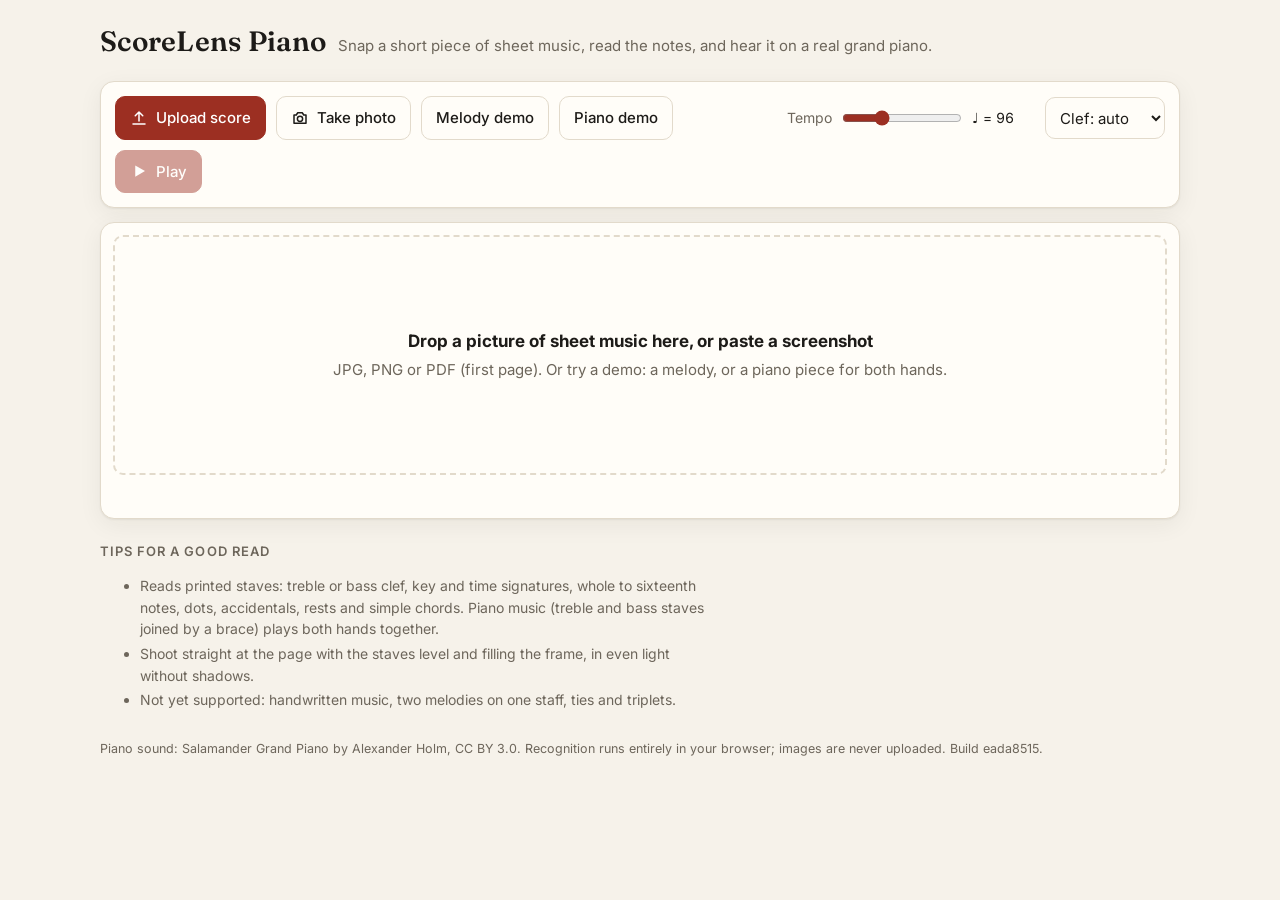
==== music-sheet-player/index.html @ 39d6e32b "Play repeats and endings, read the tempo mark, keep hands together - Repeat signs (dots beside a bar" ====
<!doctype html>
<html lang="en">
<title>ScoreLens Piano</title>
<meta name="claude:viewport-fit-sides" content="cover">
<meta name="viewport" content="width=device-width, initial-scale=1, viewport-fit=cover">
<meta charset="utf-8">
<link rel="preconnect" href="https://fonts.googleapis.com">
<link rel="stylesheet" href="https://fonts.googleapis.com/css2?family=Fraunces:opsz,wght@9..144,600&family=Inter:wght@400;500;600&display=swap">
<style>
  :root {
    --bg: #f6f2ea;
    --paper: #fffdf8;
    --ink: #1d1b18;
    --muted: #6d665b;
    --line: #e2dacb;
    --accent: #9c2f22;
    --accent-ink: #ffffff;
    --accent-soft: #f3ddd5;
    --staff: rgba(36, 92, 160, 0.55);
    --head: rgba(36, 92, 160, 0.9);
    --play: #d9480f;
    --warn: #8a5a00;
    --warn-bg: #fbf0d4;
    --shadow: 0 1px 2px rgba(40, 30, 10, .06), 0 6px 24px rgba(40, 30, 10, .06);
  }
  @media (prefers-color-scheme: dark) {
    :root:not([data-theme="light"]) {
      --bg: #17150f; --paper: #211e17; --ink: #efe9dd; --muted: #a59d8e; --line: #3a352b;
      --accent: #e07a5f; --accent-ink: #1a0f0b; --accent-soft: #3d2620;
      --staff: rgba(110, 170, 240, 0.6); --head: rgba(110, 170, 240, 0.95); --play: #ff8a4c;
      --warn: #f0c36a; --warn-bg: #3a2f14; --shadow: 0 1px 2px rgba(0,0,0,.3), 0 6px 24px rgba(0,0,0,.25);
      color-scheme: dark;
    }
  }
  :root[data-theme="dark"] {
    --bg: #17150f; --paper: #211e17; --ink: #efe9dd; --muted: #a59d8e; --line: #3a352b;
    --accent: #e07a5f; --accent-ink: #1a0f0b; --accent-soft: #3d2620;
    --staff: rgba(110, 170, 240, 0.6); --head: rgba(110, 170, 240, 0.95); --play: #ff8a4c;
    --warn: #f0c36a; --warn-bg: #3a2f14; --shadow: 0 1px 2px rgba(0,0,0,.3), 0 6px 24px rgba(0,0,0,.25);
    color-scheme: dark;
  }
  * { box-sizing: border-box; }
  [hidden] { display: none !important; }
  body {
    margin: 0; background: var(--bg); color: var(--ink);
    font: 15px/1.55 Inter, "PingFang SC", "Hiragino Sans GB", "Microsoft YaHei", system-ui, sans-serif;
    padding-left: max(16px, env(safe-area-inset-left, 0px));
    padding-right: max(16px, env(safe-area-inset-right, 0px));
    padding-block: 20px 48px;
  }
  .wrap { max-width: 1080px; margin: 0 auto; }
  header { display: flex; align-items: baseline; gap: 12px; flex-wrap: wrap; margin-bottom: 18px; }
  h1 { font-family: Fraunces, "Songti SC", serif; font-weight: 600; font-size: 28px; margin: 0; letter-spacing: .01em; }
  header p { margin: 0; color: var(--muted); }
  .card { background: var(--paper); border: 1px solid var(--line); border-radius: 14px; box-shadow: var(--shadow); }
  .toolbar { display: flex; flex-wrap: wrap; gap: 10px; padding: 14px; align-items: center; }
  .btn {
    appearance: none; border: 1px solid var(--line); background: var(--paper); color: var(--ink);
    font: inherit; font-weight: 500; padding: 9px 14px; border-radius: 10px; cursor: pointer;
    display: inline-flex; align-items: center; gap: 8px; min-height: 42px;
  }
  .btn:hover { border-color: var(--muted); }
  .btn:disabled { opacity: .45; cursor: not-allowed; }
  .btn.primary { background: var(--accent); border-color: var(--accent); color: var(--accent-ink); }
  .btn svg { width: 18px; height: 18px; flex: none; }
  .spacer { flex: 1 1 auto; }
  .tempo { display: flex; align-items: center; gap: 8px; color: var(--muted); font-size: 14px; }
  .tempo input { width: 120px; accent-color: var(--accent); }
  .tempo output { font-variant-numeric: tabular-nums; color: var(--ink); min-width: 4.5em; }
  select { font: inherit; padding: 8px 10px; border-radius: 10px; border: 1px solid var(--line); background: var(--paper); color: var(--ink); min-height: 42px; }
  .stage { margin-top: 14px; padding: 12px; position: relative; }
  .drop {
    border: 2px dashed var(--line); border-radius: 10px; min-height: 240px;
    display: grid; place-items: center; text-align: center; color: var(--muted); padding: 24px;
  }
  .drop.over { border-color: var(--accent); background: var(--accent-soft); }
  .drop strong { color: var(--ink); display: block; font-size: 17px; margin-bottom: 4px; }
  .canvas-box { overflow: hidden; border-radius: 8px; background: #fff; }
  canvas { display: block; width: 100%; height: auto; }
  .status { margin-top: 10px; color: var(--muted); font-size: 14px; min-height: 1.5em; }
  .status.err { color: var(--accent); }
  .facts { display: flex; flex-wrap: wrap; gap: 8px 18px; padding: 14px 16px; margin-top: 14px; font-size: 14px; }
  .facts span { color: var(--muted); }
  .facts b { font-weight: 600; color: var(--ink); }
  .warn { margin-top: 10px; padding: 10px 14px; border-radius: 10px; background: var(--warn-bg); color: var(--warn); font-size: 14px; }
  h2 { font-size: 13px; text-transform: uppercase; letter-spacing: .08em; color: var(--muted); margin: 22px 0 10px; font-weight: 600; }
  .notes { display: flex; flex-wrap: wrap; gap: 6px; }
  .part { margin-bottom: 12px; }
  .part-label { font-size: 12.5px; color: var(--muted); margin: 0 0 6px; font-weight: 600; }
  .chip {
    border: 1px solid var(--line); background: var(--paper); color: var(--ink); border-radius: 8px;
    padding: 4px 9px; font: 500 13px/1.4 Inter, system-ui, sans-serif; cursor: pointer;
    font-variant-numeric: tabular-nums;
  }
  .chip small { color: var(--muted); font-weight: 400; margin-left: 4px; }
  .chip.rest { color: var(--muted); border-style: dashed; }
  .chip.bar { border: none; background: none; padding: 4px 2px; color: var(--line); cursor: default; }
  .chip.on { background: var(--play); border-color: var(--play); color: #fff; }
  .chip.on small { color: #fff; }
  .help { color: var(--muted); font-size: 14px; max-width: 68ch; }
  .help li { margin: 3px 0; }
  footer { margin-top: 28px; color: var(--muted); font-size: 12.5px; }
  footer a { color: inherit; }
  .sr { position: absolute; width: 1px; height: 1px; overflow: hidden; clip: rect(0 0 0 0); }
  @media (max-width: 640px) {
    h1 { font-size: 23px; }
    .toolbar { gap: 8px; }
    .btn { padding: 8px 11px; }
    .spacer { display: none; }
    .tempo input { width: 100px; }
  }
</style>

<div class="wrap">
  <header>
    <h1>ScoreLens Piano</h1>
    <p>Snap a short piece of sheet music, read the notes, and hear it on a real grand piano.</p>
  </header>

  <div class="card toolbar">
    <label class="btn primary" for="fileInput">
      <svg viewBox="0 0 24 24" fill="none" stroke="currentColor" stroke-width="2" stroke-linecap="round" stroke-linejoin="round"><path d="M12 16V4M7 9l5-5 5 5M4 20h16"/></svg>
      Upload score
    </label>
    <input id="fileInput" class="sr" type="file" accept="image/*,application/pdf">
    <label class="btn" for="cameraInput">
      <svg viewBox="0 0 24 24" fill="none" stroke="currentColor" stroke-width="2" stroke-linecap="round" stroke-linejoin="round"><path d="M4 8h3l2-3h6l2 3h3v11H4z"/><circle cx="12" cy="13" r="3.5"/></svg>
      Take photo
    </label>
    <input id="cameraInput" class="sr" type="file" accept="image/*" capture="environment">
    <button class="btn" id="demoBtn" type="button">Melody demo</button>
    <button class="btn" id="pianoDemoBtn" type="button">Piano demo</button>
    <span class="spacer"></span>
    <label class="tempo">Tempo
      <input id="tempo" type="range" min="40" max="220" step="1" value="96">
      <output id="tempoOut">♩ = 96</output>
    </label>
    <select id="handSel" aria-label="Hands" hidden>
      <option value="both">Both hands</option>
      <option value="right">Right hand only</option>
      <option value="left">Left hand only</option>
    </select>
    <select id="clefSel" aria-label="Clef">
      <option value="">Clef: auto</option>
      <option value="treble">Treble clef</option>
      <option value="bass">Bass clef</option>
    </select>
    <button class="btn primary" id="playBtn" type="button" disabled>
      <svg id="playIcon" viewBox="0 0 24 24" fill="currentColor"><path d="M7 4.5v15l13-7.5z"/></svg>
      <span id="playLabel">Play</span>
    </button>
  </div>

  <div class="card stage">
    <div class="drop" id="drop">
      <div><strong>Drop a picture of sheet music here, or paste a screenshot</strong>JPG, PNG or PDF (first page). Or try a demo: a melody, or a piano piece for both hands.</div>
    </div>
    <div class="canvas-box" id="canvasBox" hidden><canvas id="canvas"></canvas></div>
    <div class="status" id="status" role="status"></div>
  </div>

  <div id="resultArea" hidden>
    <div class="card facts" id="facts"></div>
    <div id="warnings"></div>
    <h2>Recognized notes (tap one to hear it)</h2>
    <div id="notes"></div>
  </div>

  <h2>Tips for a good read</h2>
  <ul class="help">
    <li>Reads printed staves: treble or bass clef, key and time signatures, whole to sixteenth notes, dots, accidentals, rests and simple chords. Piano music (treble and bass staves joined by a brace) plays both hands together.</li>
    <li>Shoot straight at the page with the staves level and filling the frame, in even light without shadows.</li>
    <li>Not yet supported: handwritten music, two melodies on one staff, ties and triplets.</li>
  </ul>

  <footer>Piano sound: Salamander Grand Piano by Alexander Holm, CC BY 3.0. Recognition runs entirely in your browser; images are never uploaded. Build eada8515.</footer>
</div>

<script src="piano-samples.js"></script>
<script src="player.js?v=ced1527d"></script>
<script src="omr.js?v=ced1527d"></script>
<script>
(function () {
  'use strict';
  const $ = id => document.getElementById(id);
  const canvas = $('canvas');
  const g = canvas.getContext('2d');
  const statusEl = $('status');
  const PDFJS = 'https://cdnjs.cloudflare.com/ajax/libs/pdf.js/3.11.174/';
  const DUR_NAMES = { 4: 'whole', 3: 'dotted half', 2: 'half', 1.5: 'dotted quarter', 1: 'quarter', 0.75: 'dotted 8th', 0.5: '8th', 0.375: 'dotted 16th', 0.25: '16th', 0.125: '32nd' };
  const SOLFEGE = ['do', 'do♯', 're', 'mi♭', 'mi', 'fa', 'fa♯', 'sol', 'la♭', 'la', 'si♭', 'si'];

  let image = null;    // canvas holding the source image
  let result = null;
  const DEFAULT_TEMPO = 96;
  let playing = null;  // { startAt, schedule, raf }
  let current = new Set(); // indexes of events sounding now

  function setStatus(text, isError) {
    statusEl.textContent = text || '';
    statusEl.classList.toggle('err', !!isError);
  }

  // ---------- loading ----------

  function loadScript(src) {
    return new Promise((resolve, reject) => {
      const s = document.createElement('script');
      s.src = src; s.onload = resolve; s.onerror = () => reject(new Error('Could not load ' + src));
      document.head.appendChild(s);
    });
  }

  async function pdfToCanvas(file) {
    if (!window.pdfjsLib) {
      await loadScript(PDFJS + 'pdf.min.js');
      // Loading the worker as a plain script lets pdf.js run on the page itself.
      await loadScript(PDFJS + 'pdf.worker.min.js');
      window.pdfjsLib.GlobalWorkerOptions.workerSrc = PDFJS + 'pdf.worker.min.js';
    }
    const data = new Uint8Array(await file.arrayBuffer());
    const pdf = await window.pdfjsLib.getDocument({ data }).promise;
    const page = await pdf.getPage(1);
    const base = page.getViewport({ scale: 1 });
    const viewport = page.getViewport({ scale: Math.min(4, 2400 / base.width) });
    const c = document.createElement('canvas');
    c.width = Math.round(viewport.width); c.height = Math.round(viewport.height);
    const cg = c.getContext('2d');
    cg.fillStyle = '#fff'; cg.fillRect(0, 0, c.width, c.height);
    await page.render({ canvasContext: cg, viewport }).promise;
    return c;
  }

  function imageToCanvas(src) {
    return new Promise((resolve, reject) => {
      const img = new Image();
      img.onload = () => {
        const maxSide = 3000;
        const f = Math.min(1, maxSide / Math.max(img.naturalWidth, img.naturalHeight));
        const c = document.createElement('canvas');
        c.width = Math.round(img.naturalWidth * f); c.height = Math.round(img.naturalHeight * f);
        const cg = c.getContext('2d');
        cg.fillStyle = '#fff'; cg.fillRect(0, 0, c.width, c.height);
        cg.drawImage(img, 0, 0, c.width, c.height);
        resolve(c);
      };
      img.onerror = () => reject(new Error('This file could not be opened. Try a JPG or PNG image.'));
      img.src = src;
    });
  }

  async function openFile(file) {
    if (!file) return;
    stop();
    setStatus('Reading image…');
    try {
      const isPdf = file.type === 'application/pdf' || /\.pdf$/i.test(file.name || '');
      let c;
      if (isPdf) c = await pdfToCanvas(file);
      else {
        const url = URL.createObjectURL(file);
        try { c = await imageToCanvas(url); } finally { URL.revokeObjectURL(url); }
      }
      showImage(c);
    } catch (e) {
      setStatus(e.message || 'Could not read the file.', true);
    }
  }

  function showImage(c) {
    image = c;
    $('drop').hidden = true;
    $('canvasBox').hidden = false;
    canvas.width = c.width; canvas.height = c.height;
    draw();
    runRecognition();
  }

  // ---------- recognition ----------

  function runRecognition() {
    if (!image) return;
    stop();
    result = null;
    $('playBtn').disabled = true;
    $('resultArea').hidden = true;
    setStatus('Recognizing…');
    // Let the status paint before the (synchronous) recognizer runs.
    setTimeout(() => {
      const t0 = performance.now();
      let res;
      try {
        const data = image.getContext('2d').getImageData(0, 0, image.width, image.height).data;
        const opts = {};
        if ($('clefSel').value) opts.clef = $('clefSel').value;
        res = OMR.recognize(data, image.width, image.height, opts);
        if ($('clefSel').value) forceClef(res, $('clefSel').value);
      } catch (e) {
        console.error(e);
        setStatus('Recognition failed: ' + e.message, true);
        return;
      }
      result = res;
      // The tempo printed on the score (♩ = 89), else the default.
      const bpm = res.tempo && res.tempo.bpm ? Math.max(40, Math.min(220, res.tempo.bpm)) : DEFAULT_TEMPO;
      $('tempo').value = bpm;
      $('tempoOut').textContent = '♩ = ' + bpm;
      const ms = Math.round(performance.now() - t0);
      const notes = res.events.filter(e => e.type === 'note').length;
      if (!res.staves.length) {
        setStatus('No staff found. Retake the photo straight on, with the staves level, sharp and filling the frame.', true);
      } else if (!notes) {
        setStatus('Found a staff but no notes. Try a closer, sharper photo.', true);
      } else {
        const piano = (res.systems || []).filter(sy => sy.staves.length === 2).length;
        setStatus(`Done: ${res.staves.length} ${res.staves.length === 1 ? 'staff' : 'staves'}${piano ? ` (${piano} piano ${piano === 1 ? 'system' : 'systems'}, both hands)` : ''}, ${notes} notes, in ${ms} ms.`);
      }
      $('playBtn').disabled = !notes;
      $('handSel').hidden = !hasHands();
      renderResult();
      draw();
    }, 30);
  }

  // A manual clef choice re-spells every note on the staff from its line position.
  function forceClef(res, clef) {
    const bottom = { treble: 4 * 7 + 2, bass: 2 * 7 + 4 }[clef];
    const step = [0, 2, 4, 5, 7, 9, 11];
    for (const s of res.staves) {
      if (s.hand || s.clef === clef) continue; // piano staves keep their own clefs
      const old = { treble: 4 * 7 + 2, bass: 2 * 7 + 4, alto: 3 * 7 + 3, tenor: 3 * 7 + 1 }[s.clef];
      if (old == null) continue;
      for (const ev of res.events) {
        if (ev.staff !== s.index || ev.type !== 'note') continue;
        for (const p of ev.pitches) {
          const dOld = old + (8 - p.k);
          const alter = p.midi - (Math.floor(dOld / 7) * 12 + 12 + step[dOld % 7]);
          const dNew = bottom + (8 - p.k);
          p.midi = Math.floor(dNew / 7) * 12 + 12 + step[dNew % 7] + alter;
          p.name = OMR.noteName(p.midi);
        }
        ev.midi = ev.pitches[0].midi; ev.name = ev.pitches[0].name;
      }
      s.clef = clef;
    }
  }

  const CLEF_NAMES = { treble: 'Treble', bass: 'Bass', alto: 'Alto', tenor: 'Tenor' };
  const MAJOR_SHARP = ['C', 'G', 'D', 'A', 'E', 'B', 'F♯', 'C♯'];
  const MAJOR_FLAT = ['C', 'F', 'B♭', 'E♭', 'A♭', 'D♭', 'G♭', 'C♭'];

  function keyText(key) {
    if (!key || !key.count) return 'C major / A minor (no sharps or flats)';
    const n = key.count;
    const major = key.type === 'sharp' ? MAJOR_SHARP[n] : MAJOR_FLAT[n];
    return `${major} major (${n} ${key.type === 'sharp' ? 'sharp' : 'flat'}${n > 1 ? 's' : ''})`;
  }

  function durName(ev) {
    return DUR_NAMES[ev.beats] || `${ev.beats} beats`;
  }

  // 1,2,3,4,5,6,3,4,7 -> "1–6, 3–4, 7"
  function spans(order) {
    const out = [];
    for (let i = 0; i < order.length;) {
      let j = i;
      while (j + 1 < order.length && order[j + 1] === order[j] + 1) j++;
      out.push(i === j ? String(order[i]) : `${order[i]}–${order[j]}`);
      i = j + 1;
    }
    return out.join(', ');
  }

  function renderResult() {
    const area = $('resultArea');
    if (!result || !result.staves.length) { area.hidden = true; return; }
    area.hidden = false;
    const s0 = result.staves[0];
    const noteEvents = result.events.filter(e => e.type === 'note');
    const totalBeats = result.totalBeats != null ? result.totalBeats : result.events.reduce((a, e) => a + e.beats, 0);
    const time = result.staves.map(s => s.time).find(Boolean);
    const clefs = [...new Set(result.staves.map(s => CLEF_NAMES[s.clef] || s.clef))];
    const facts = [
      ['Clef', hasHands() ? 'Treble + bass (piano, both hands)' : clefs.join(' + ')],
      ['Key', keyText(s0.key)],
      ['Time', time === 'C' ? 'C (4/4)' : time ? 'Detected (plays written note values)' : 'Not marked'],
      ['Tempo', result.tempo ? `♩ = ${result.tempo.bpm} (from the score)` : `Not marked (♩ = ${DEFAULT_TEMPO})`],
      ...(result.repeats ? [['Repeats', 'Plays bars ' + spans(result.playOrder)]] : []),
      ['Notes', String(noteEvents.length)],
      ['Length', `${+totalBeats.toFixed(2)} beats`]
    ];
    $('facts').innerHTML = facts.map(([k, v]) => `<div><span>${k}</span> <b>${v}</b></div>`).join('');
    $('warnings').innerHTML = (result.warnings || []).map(w => `<div class="warn">${escapeHtml(w)}</div>`).join('');

    // One row of chips per staff; piano staves are labelled by hand.
    const box = $('notes');
    box.innerHTML = '';
    const systems = result.systems && result.systems.length ? result.systems : result.staves.map((_, i) => ({ staves: [i] }));
    const multi = systems.length > 1;
    systems.forEach((sys, si) => {
      for (const idx of sys.staves) {
        const st = result.staves[idx];
        const part = document.createElement('div');
        part.className = 'part';
        const label = document.createElement('div');
        label.className = 'part-label';
        const who = st.hand === 'right' ? 'Right hand' : st.hand === 'left' ? 'Left hand' : (CLEF_NAMES[st.clef] || 'Staff');
        label.textContent = multi ? `Line ${si + 1} · ${who}` : who;
        part.appendChild(label);
        const row = document.createElement('div');
        row.className = 'notes';
        let lastMeasure = null;
        result.events.forEach((ev, i) => {
          if (ev.staff !== idx) return;
          if (lastMeasure !== null && ev.measure !== lastMeasure) {
            const bar = document.createElement('span');
            bar.className = 'chip bar'; bar.textContent = '|';
            row.appendChild(bar);
          }
          lastMeasure = ev.measure;
          const chip = document.createElement('button');
          chip.type = 'button';
          chip.className = 'chip' + (ev.type === 'rest' ? ' rest' : '');
          chip.dataset.i = i;
          if (ev.type === 'note') {
            const names = ev.pitches.map(p => prettyName(p.name)).join('+');
            chip.innerHTML = `${names}<small>${durName(ev)}</small>`;
            chip.title = ev.pitches.map(p => SOLFEGE[p.midi % 12]).join(' ');
          } else {
            chip.innerHTML = `Rest<small>${durName(ev)}</small>`;
          }
          chip.addEventListener('click', () => audition(i));
          row.appendChild(chip);
        });
        part.appendChild(row);
        box.appendChild(part);
      }
    });
  }

  function hasHands() {
    return !!(result && result.systems && result.systems.some(sy => sy.staves.length === 2));
  }

  // Events the hand menu lets through.
  function wanted(ev) {
    const sel = $('handSel').hidden ? 'both' : $('handSel').value;
    return sel === 'both' || !ev.hand || ev.hand === sel;
  }

  function prettyName(name) { return name.replace('#', '♯').replace(/b(?=-?\d)/, '♭'); }
  function escapeHtml(s) { return String(s).replace(/[&<>"]/g, c => ({ '&': '&amp;', '<': '&lt;', '>': '&gt;', '"': '&quot;' }[c])); }

  // ---------- drawing ----------

  function cssVar(name) { return getComputedStyle(document.documentElement).getPropertyValue(name).trim(); }

  function draw() {
    if (!image) return;
    g.setTransform(1, 0, 0, 1, 0, 0);
    g.drawImage(image, 0, 0);
    if (!result || !result.staves.length || !result.toImage) return;
    const r = result;
    const k = 1 / r.scale;
    const D = r.space * k;
    const staffColor = cssVar('--staff') || 'rgba(36,92,160,.55)';
    const headColor = cssVar('--head') || 'rgba(36,92,160,.9)';
    const playColor = cssVar('--play') || '#d9480f';
    g.lineWidth = Math.max(1, D * 0.08);
    g.strokeStyle = staffColor;
    for (const s of r.staves) {
      for (const [yl, yr] of s.lines) {
        const a = r.toImage(s.left, yl), b = r.toImage(s.right, yr);
        g.beginPath(); g.moveTo(a.x, a.y); g.lineTo(b.x, b.y); g.stroke();
      }
    }
    const font = Math.max(10, Math.round(D * 0.9));
    g.font = `600 ${font}px Inter, system-ui, sans-serif`;
    g.textAlign = 'center';
    r.events.forEach((ev, i) => {
      const on = current.has(i);
      const col = on ? playColor : headColor;
      if (ev.type === 'note') {
        for (const p of ev.pitches) {
          const c = r.toImage(p.x, p.y);
          g.lineWidth = Math.max(1.5, D * (on ? 0.22 : 0.12));
          g.strokeStyle = col;
          g.beginPath(); g.ellipse(c.x, c.y, D * 0.85, D * 0.68, 0, 0, Math.PI * 2); g.stroke();
          if (on) { g.fillStyle = playColor + '33'; g.fill(); }
        }
        const s = r.staves[ev.staff];
        const yBottom = s ? Math.max(s.lines[4][0], s.lines[4][1]) : ev.y;
        const lowest = Math.max(yBottom, ...ev.pitches.map(p => p.y));
        const t = r.toImage(ev.x, lowest + r.space * 2.4);
        drawLabel(prettyName(ev.pitches[ev.pitches.length - 1].name), t.x, t.y, col, font, on);
      } else {
        const c = r.toImage(ev.x, ev.y);
        g.setLineDash([D * 0.3, D * 0.25]);
        g.lineWidth = Math.max(1, D * 0.1);
        g.strokeStyle = col;
        g.strokeRect(c.x - D * 0.7, c.y - D * 1.4, D * 1.4, D * 2.8);
        g.setLineDash([]);
      }
    });
  }

  function drawLabel(text, x, y, color, font, on) {
    const w = g.measureText(text).width + font * 0.6;
    const h = font * 1.35;
    g.fillStyle = on ? color : 'rgba(255,255,255,0.88)';
    roundRect(x - w / 2, y - h / 2, w, h, h * 0.3);
    g.fill();
    g.fillStyle = on ? '#fff' : color;
    g.textBaseline = 'middle';
    g.fillText(text, x, y + 1);
  }

  function roundRect(x, y, w, h, r) {
    g.beginPath();
    g.moveTo(x + r, y); g.arcTo(x + w, y, x + w, y + h, r); g.arcTo(x + w, y + h, x, y + h, r);
    g.arcTo(x, y + h, x, y, r); g.arcTo(x, y, x + w, y, r); g.closePath();
  }

  function setCurrent(list) {
    const next = new Set(list);
    if (next.size === current.size && [...next].every(i => current.has(i))) return;
    for (const el of document.querySelectorAll('.chip.on')) el.classList.remove('on');
    current = next;
    for (const i of current) {
      const chip = document.querySelector(`.chip[data-i="${i}"]`);
      if (chip) chip.classList.add('on');
    }
    draw();
  }

  // ---------- playback ----------

  function secondsPerBeat() { return 60 / Number($('tempo').value); }

  async function play() {
    if (!result) return;
    const events = result.events;
    const midis = events.filter(e => e.type === 'note' && wanted(e)).flatMap(e => e.pitches.map(p => p.midi));
    if (!midis.length) return;
    let ready;
    try { ready = PianoPlayer.unlock(); } catch (e) { setStatus(e.message, true); return; }
    setPlaying(true);
    const request = playing; // stop() or a newer play() replaces this object
    setStatus('Loading piano sound…');
    try {
      await ready;
      await PianoPlayer.load(midis);
    } catch (e) {
      if (playing !== request) return;
      setPlaying(false);
      setStatus('Could not load the piano sound: ' + (e.message || e), true);
      return;
    }
    if (playing !== request) return; // stopped or restarted while loading
    const ctx = PianoPlayer.context;
    const spb = secondsPerBeat();
    const startAt = ctx.currentTime + 0.15;
    const schedule = [];
    // Each event carries its start in beats; both hands of a piano system
    // start together, so they are simply scheduled at their own times.
    let seq = 0, end = 0;
    // A bar inside a repeat has more than one start.
    events.forEach((ev, i) => {
      const beats = ev.starts && ev.starts.length ? ev.starts : [ev.start != null ? ev.start : seq];
      seq = beats[0] + ev.beats;
      if (!wanted(ev)) return;
      for (const beat of beats) {
        const t = beat * spb, dur = ev.beats * spb;
        if (ev.type === 'note') {
          const vel = (ev.hand === 'left' ? 0.75 : 0.9) / Math.sqrt(ev.pitches.length);
          for (const p of ev.pitches) PianoPlayer.playNote(p.midi, startAt + t, dur * 0.95, vel);
        }
        schedule.push({ i, start: startAt + t, end: startAt + t + dur });
        end = Math.max(end, t + dur);
      }
    });
    const t = end;
    playing.startAt = startAt;
    playing.end = startAt + t;
    playing.schedule = schedule;
    setStatus(`Playing (♩ = ${$('tempo').value})`);
    const tick = () => {
      if (playing !== request) return;
      const now = ctx.currentTime;
      if (now >= playing.end + 0.2) { stop(); setStatus('Finished.'); return; }
      setCurrent(schedule.filter(s => now >= s.start && now < s.end).map(s => s.i));
      playing.raf = requestAnimationFrame(tick);
    };
    playing.raf = requestAnimationFrame(tick);
  }

  async function audition(i) {
    const ev = result && result.events[i];
    if (!ev) return;
    stop();
    if (ev.type !== 'note') return;
    try {
      const ready = PianoPlayer.unlock();
      await ready;
      await PianoPlayer.load(ev.pitches.map(p => p.midi));
    } catch (e) { setStatus('Could not load the piano sound: ' + (e.message || e), true); return; }
    const ctx = PianoPlayer.context;
    const dur = Math.max(0.4, ev.beats * secondsPerBeat());
    for (const p of ev.pitches) PianoPlayer.playNote(p.midi, ctx.currentTime + 0.02, dur, 0.9 / Math.sqrt(ev.pitches.length));
    setCurrent([i]);
    setTimeout(() => { if (!playing && current.has(i)) setCurrent([]); }, dur * 1000 + 300);
  }

  function setPlaying(on) {
    if (on) playing = playing || {};
    $('playLabel').textContent = on ? 'Stop' : 'Play';
    $('playIcon').innerHTML = on ? '<rect x="6" y="6" width="12" height="12" rx="1.5"/>' : '<path d="M7 4.5v15l13-7.5z"/>';
  }

  function stop() {
    if (playing && playing.raf) cancelAnimationFrame(playing.raf);
    playing = null;
    if (window.PianoPlayer) PianoPlayer.stopAll();
    setPlaying(false);
    setCurrent([]);
  }

  // ---------- wiring ----------

  $('playBtn').addEventListener('click', () => { if (playing) { stop(); setStatus('Stopped.'); } else play(); });
  $('tempo').addEventListener('input', () => { $('tempoOut').textContent = '♩ = ' + $('tempo').value; });
  $('tempo').addEventListener('change', () => { if (playing) { stop(); play(); } });
  $('clefSel').addEventListener('change', runRecognition);
  $('fileInput').addEventListener('change', e => { openFile(e.target.files[0]); e.target.value = ''; });
  $('cameraInput').addEventListener('change', e => { openFile(e.target.files[0]); e.target.value = ''; });
  async function openDemo(file) {
    stop();
    setStatus('Opening demo score…');
    try { showImage(await imageToCanvas(file)); }
    catch (e) { setStatus('Could not load the demo score.', true); }
  }
  $('demoBtn').addEventListener('click', () => openDemo('demo.png'));
  $('pianoDemoBtn').addEventListener('click', () => openDemo('demo-piano.png'));
  $('handSel').addEventListener('change', () => { if (playing) { stop(); play(); } });

  const stage = document.querySelector('.stage');
  stage.addEventListener('dragover', e => { e.preventDefault(); $('drop').classList.add('over'); });
  stage.addEventListener('dragleave', () => $('drop').classList.remove('over'));
  stage.addEventListener('drop', e => {
    e.preventDefault(); $('drop').classList.remove('over');
    const f = e.dataTransfer && e.dataTransfer.files[0];
    if (f) openFile(f);
  });
  document.addEventListener('paste', e => {
    const item = [...(e.clipboardData ? e.clipboardData.items : [])].find(it => it.type.startsWith('image/'));
    if (item) openFile(item.getAsFile());
  });
  document.addEventListener('keydown', e => {
    if (e.code === 'Space' && !/INPUT|SELECT|BUTTON|TEXTAREA/.test(document.activeElement.tagName) && result) {
      e.preventDefault(); $('playBtn').click();
    }
  });
  window.matchMedia('(prefers-color-scheme: dark)').addEventListener?.('change', draw);
})();
</script>
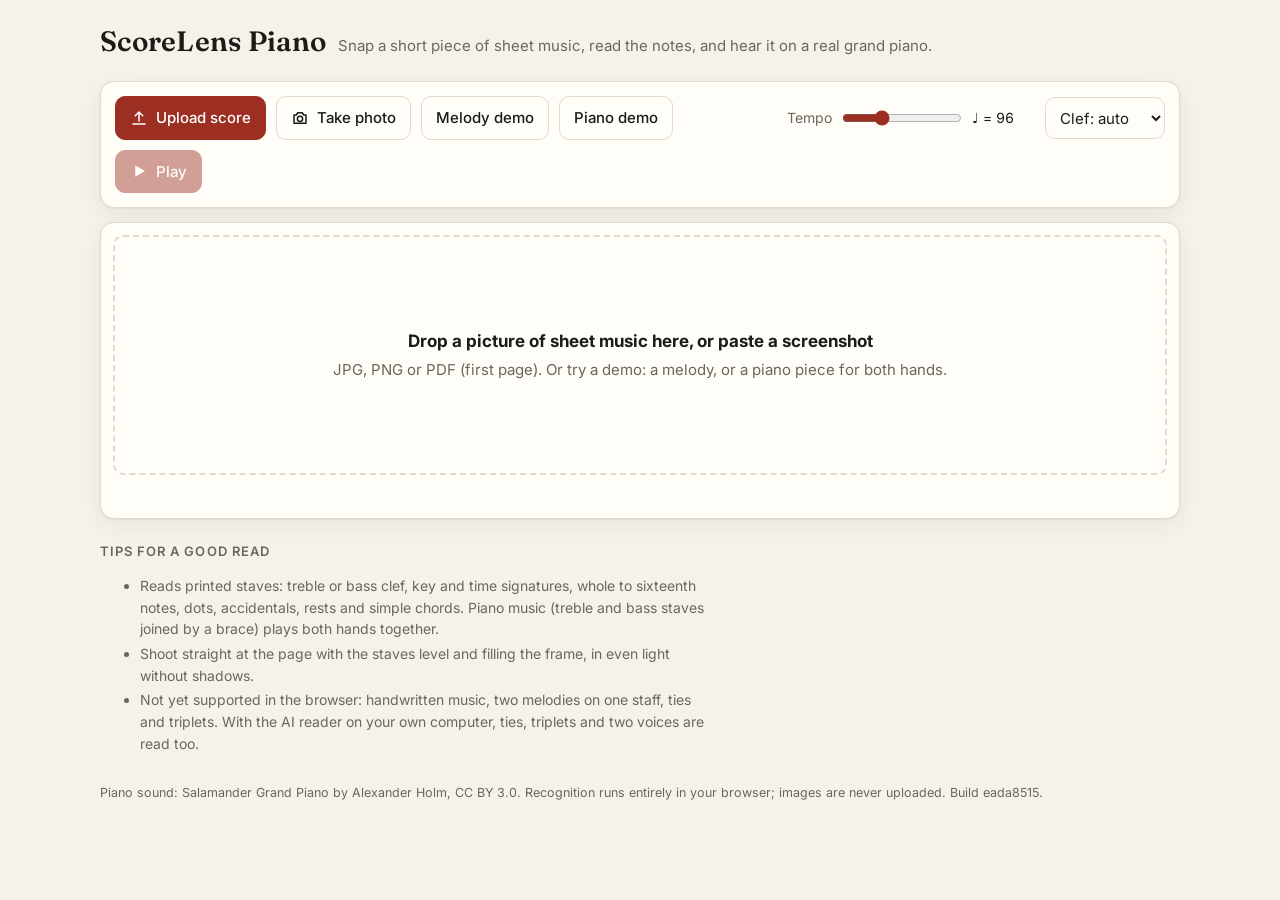
==== commit 7798a60a: "Optional AI reader: homr server for your own computer server/ serves the app and reads each page wit" ====
--- a/music-sheet-player/index.html
+++ b/music-sheet-player/index.html
@@ -157,6 +157,7 @@
     </div>
     <div class="canvas-box" id="canvasBox" hidden><canvas id="canvas"></canvas></div>
     <div class="status" id="status" role="status"></div>
+    <div class="status" id="engineNote" hidden>AI reader on: each score is also read by homr on your own computer.</div>
   </div>
 
   <div id="resultArea" hidden>
@@ -170,7 +171,7 @@
   <ul class="help">
     <li>Reads printed staves: treble or bass clef, key and time signatures, whole to sixteenth notes, dots, accidentals, rests and simple chords. Piano music (treble and bass staves joined by a brace) plays both hands together.</li>
     <li>Shoot straight at the page with the staves level and filling the frame, in even light without shadows.</li>
-    <li>Not yet supported: handwritten music, two melodies on one staff, ties and triplets.</li>
+    <li>Not yet supported in the browser: handwritten music, two melodies on one staff, ties and triplets. With the AI reader on your own computer, ties, triplets and two voices are read too.</li>
   </ul>
 
   <footer>Piano sound: Salamander Grand Piano by Alexander Holm, CC BY 3.0. Recognition runs entirely in your browser; images are never uploaded. Build eada8515.</footer>
@@ -319,7 +320,93 @@
       $('handSel').hidden = !hasHands();
       renderResult();
       draw();
+      if (server.ok && res.staves.length) askServer(res);
     }, 30);
+  }
+
+  // ---------- recognition server (homr on your own computer) ----------
+
+  // When the page is served by server/server.py, the AI reader (homr) runs
+  // there. The in-browser result shows at once and stays as the fallback.
+  const server = { ok: false, key: '' };
+
+  async function detectServer() {
+    try {
+      const m = location.hash.match(/key=([\w-]+)/);
+      if (m) {
+        try { localStorage.setItem('scorelensKey', m[1]); } catch (e) {}
+        history.replaceState(null, '', location.pathname + location.search);
+      }
+      try { server.key = (m && m[1]) || localStorage.getItem('scorelensKey') || ''; } catch (e) { server.key = m ? m[1] : ''; }
+      if (!/^https?:$/.test(location.protocol)) return;
+      const ctl = new AbortController();
+      const timer = setTimeout(() => ctl.abort(), 4000);
+      const r = await fetch('api/health', { headers: { 'X-ScoreLens-Key': server.key }, signal: ctl.signal });
+      clearTimeout(timer);
+      if (r.status === 401) { setStatus('The recognition server needs its key: open the link with #key=… once.', true); return; }
+      const j = await r.json();
+      server.ok = !!j.ok;
+      if (server.ok) $('engineNote').hidden = false;
+    } catch (e) { server.ok = false; }
+  }
+
+  async function askServer(local) {
+    const asked = image;
+    const req = (server.req = {});
+    setStatus($('status').textContent + ' Reading again with the AI reader on your computer…');
+    try {
+      const blob = await new Promise(res => image.toBlob(res, 'image/jpeg', 0.92));
+      const r = await fetch('api/recognize', { method: 'POST', headers: { 'X-ScoreLens-Key': server.key, 'Content-Type': 'image/jpeg' }, body: blob });
+      const srv = await r.json();
+      if (server.req !== req || image !== asked) return; // a newer image came in
+      if (!r.ok || !srv.ok) throw new Error(srv.error || r.statusText);
+      const notes = srv.events.filter(e => e.type === 'note').length;
+      if (!notes) throw new Error('no notes');
+      stop();
+      result = mergeServerResult(local, srv);
+      $('handSel').hidden = !hasHands();
+      $('playBtn').disabled = false;
+      renderResult();
+      draw();
+      setStatus(`Done with the AI reader (homr): ${notes} notes, in ${srv.seconds} s.`);
+    } catch (e) {
+      if (server.req !== req) return;
+      setStatus('Done in the browser. (The AI reader could not read it: ' + (e.message || e) + ')');
+    }
+  }
+
+  // The server's notes, drawn over the staves the browser found. Everything
+  // is put in image coordinates; each note goes to the nearest staff of its hand.
+  function mergeServerResult(local, srv) {
+    const res = Object.assign({}, srv);
+    res.tempo = srv.tempo || local.tempo || null;
+    res.toImage = (x, y) => ({ x, y });
+    res.scale = 1;
+    res.space = local.space / (local.scale || 1);
+    if (local.staves.length && local.toImage) {
+      res.staves = local.staves.map(s => {
+        const a = local.toImage(s.left, s.lines[0][0]), b = local.toImage(s.right, s.lines[0][1]);
+        return Object.assign({}, s, {
+          left: a.x, right: b.x,
+          lines: s.lines.map(([yl, yr]) => [local.toImage(s.left, yl).y, local.toImage(s.right, yr).y])
+        });
+      });
+      res.systems = local.systems;
+      const mid = (s, x) => { const t = (x - s.left) / Math.max(1, s.right - s.left); return (s.lines[2][0] * (1 - t) + s.lines[2][1] * t); };
+      for (const ev of res.events) {
+        if (ev.y == null) { ev.staff = res.staves.findIndex(s => s.hand === ev.hand); if (ev.staff < 0) ev.staff = 0; continue; }
+        let best = -1, bestD = Infinity;
+        res.staves.forEach((s, i) => {
+          if (ev.hand && s.hand && s.hand !== ev.hand) return;
+          const d = Math.abs(mid(s, ev.x) - ev.y);
+          if (d < bestD) { bestD = d; best = i; }
+        });
+        if (best >= 0) ev.staff = best;
+      }
+      // Notes listed staff by staff in reading order.
+      res.events = res.events.slice().sort((a, b) => (a.staff - b.staff) || (a.start - b.start));
+    }
+    return res;
   }
 
   // A manual clef choice re-spells every note on the staff from its line position.
@@ -385,6 +472,7 @@
       ['Clef', hasHands() ? 'Treble + bass (piano, both hands)' : clefs.join(' + ')],
       ['Key', keyText(s0.key)],
       ['Time', time === 'C' ? 'C (4/4)' : time ? 'Detected (plays written note values)' : 'Not marked'],
+      ...(server.ok ? [['Reader', result.engine === 'homr' ? 'AI reader (homr)' : 'In the browser']] : []),
       ['Tempo', result.tempo ? `♩ = ${result.tempo.bpm} (from the score)` : `Not marked (♩ = ${DEFAULT_TEMPO})`],
       ...(result.repeats ? [['Repeats', 'Plays bars ' + spans(result.playOrder)]] : []),
       ['Notes', String(noteEvents.length)],
@@ -470,7 +558,7 @@
     g.lineWidth = Math.max(1, D * 0.08);
     g.strokeStyle = staffColor;
     for (const s of r.staves) {
-      for (const [yl, yr] of s.lines) {
+      for (const [yl, yr] of s.lines || []) {
         const a = r.toImage(s.left, yl), b = r.toImage(s.right, yr);
         g.beginPath(); g.moveTo(a.x, a.y); g.lineTo(b.x, b.y); g.stroke();
       }
@@ -483,6 +571,7 @@
       const col = on ? playColor : headColor;
       if (ev.type === 'note') {
         for (const p of ev.pitches) {
+          if (p.x == null) continue;
           const c = r.toImage(p.x, p.y);
           g.lineWidth = Math.max(1.5, D * (on ? 0.22 : 0.12));
           g.strokeStyle = col;
@@ -490,11 +579,13 @@
           if (on) { g.fillStyle = playColor + '33'; g.fill(); }
         }
         const s = r.staves[ev.staff];
-        const yBottom = s ? Math.max(s.lines[4][0], s.lines[4][1]) : ev.y;
+        if (ev.x == null) return;
+        const yBottom = s && s.lines ? Math.max(s.lines[4][0], s.lines[4][1]) : ev.y;
         const lowest = Math.max(yBottom, ...ev.pitches.map(p => p.y));
         const t = r.toImage(ev.x, lowest + r.space * 2.4);
         drawLabel(prettyName(ev.pitches[ev.pitches.length - 1].name), t.x, t.y, col, font, on);
       } else {
+        if (ev.x == null) return;
         const c = r.toImage(ev.x, ev.y);
         g.setLineDash([D * 0.3, D * 0.25]);
         g.lineWidth = Math.max(1, D * 0.1);
@@ -640,6 +731,7 @@
     try { showImage(await imageToCanvas(file)); }
     catch (e) { setStatus('Could not load the demo score.', true); }
   }
+  detectServer();
   $('demoBtn').addEventListener('click', () => openDemo('demo.png'));
   $('pianoDemoBtn').addEventListener('click', () => openDemo('demo-piano.png'));
   $('handSel').addEventListener('change', () => { if (playing) { stop(); play(); } });
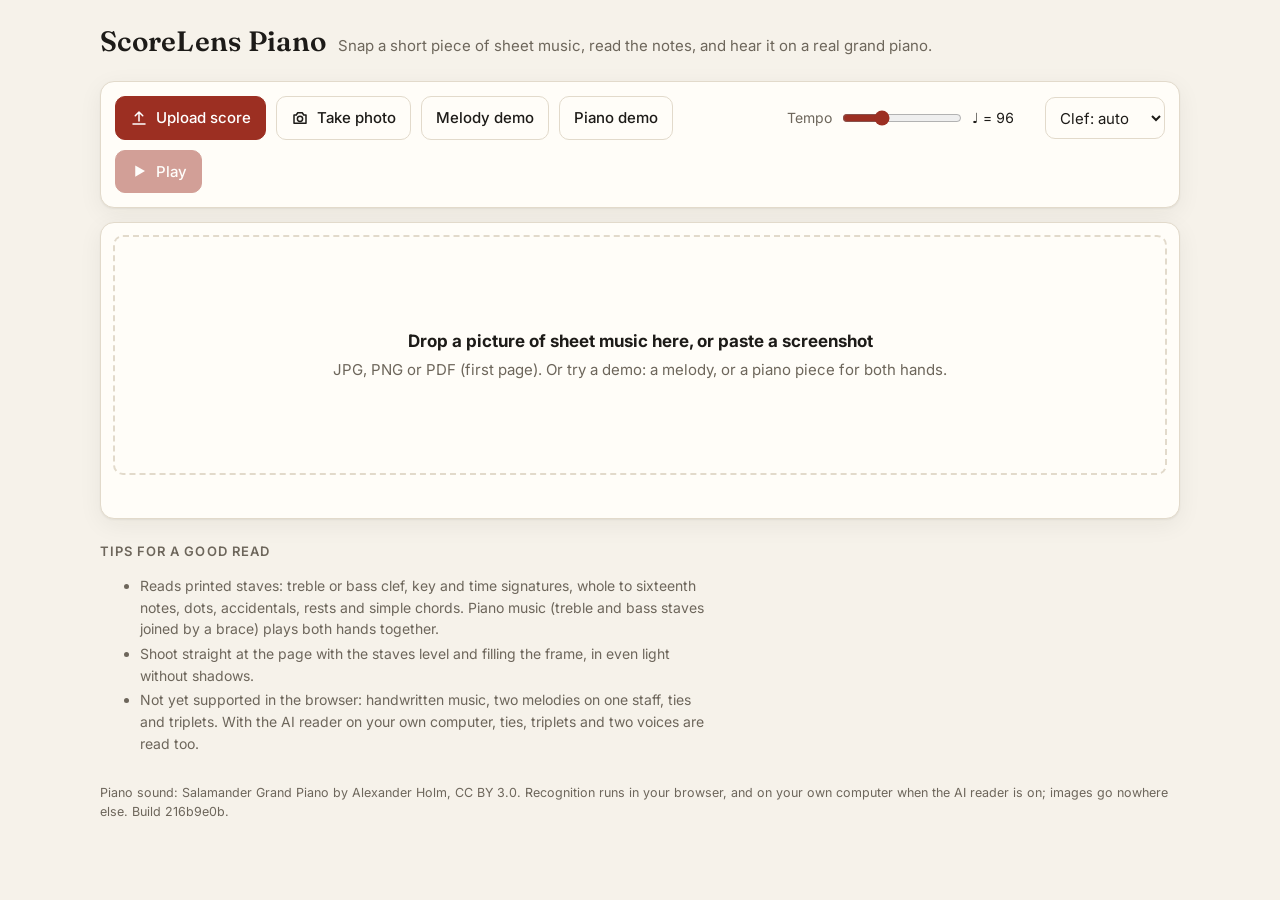
==== commit 3ff2239d: "AI reader: keep hands together when homr misses a note or a bar homr's notes are placed on the barli" ====
--- a/music-sheet-player/index.html
+++ b/music-sheet-player/index.html
@@ -174,12 +174,12 @@
     <li>Not yet supported in the browser: handwritten music, two melodies on one staff, ties and triplets. With the AI reader on your own computer, ties, triplets and two voices are read too.</li>
   </ul>
 
-  <footer>Piano sound: Salamander Grand Piano by Alexander Holm, CC BY 3.0. Recognition runs entirely in your browser; images are never uploaded. Build eada8515.</footer>
+  <footer>Piano sound: Salamander Grand Piano by Alexander Holm, CC BY 3.0. Recognition runs in your browser, and on your own computer when the AI reader is on; images go nowhere else. Build 216b9e0b.</footer>
 </div>
 
 <script src="piano-samples.js"></script>
 <script src="player.js?v=ced1527d"></script>
-<script src="omr.js?v=ced1527d"></script>
+<script src="omr.js?v=216b9e0b"></script>
 <script>
 (function () {
   'use strict';
@@ -279,13 +279,16 @@
 
   // ---------- recognition ----------
 
-  function runRecognition() {
+  async function runRecognition() {
     if (!image) return;
     stop();
     result = null;
     $('playBtn').disabled = true;
     $('resultArea').hidden = true;
     setStatus('Recognizing…');
+    // Send the page to the AI reader first, so it works while the browser
+    // reads (on a phone the in-browser reading can take several seconds).
+    const pending = server.ok ? await sendToServer(image) : null;
     // Let the status paint before the (synchronous) recognizer runs.
     setTimeout(() => {
       const t0 = performance.now();
@@ -320,7 +323,7 @@
       $('handSel').hidden = !hasHands();
       renderResult();
       draw();
-      if (server.ok && res.staves.length) askServer(res);
+      if (pending) applyServer(pending, res);
     }, 30);
   }
 
@@ -350,33 +353,59 @@
     } catch (e) { server.ok = false; }
   }
 
-  async function askServer(local) {
-    const asked = image;
+  // Starts the upload (a smaller JPEG: the AI reader does not need more)
+  // and returns the pending answer with the scale to map positions back.
+  async function sendToServer(img) {
     const req = (server.req = {});
-    setStatus($('status').textContent + ' Reading again with the AI reader on your computer…');
+    const f = Math.min(1, 2200 / Math.max(img.width, img.height));
+    let src = img;
+    if (f < 1) {
+      src = document.createElement('canvas');
+      src.width = Math.round(img.width * f); src.height = Math.round(img.height * f);
+      src.getContext('2d').drawImage(img, 0, 0, src.width, src.height);
+    }
+    const blob = await new Promise(res => src.toBlob(res, 'image/jpeg', 0.88));
+    const t0 = performance.now();
+    const answer = fetch('api/recognize', { method: 'POST', headers: { 'X-ScoreLens-Key': server.key, 'Content-Type': 'image/jpeg' }, body: blob })
+      .then(async r => { const j = await r.json(); if (!r.ok || !j.ok) throw new Error(j.error || r.statusText); return j; });
+    answer.catch(() => {}); // handled in applyServer
+    return { req, img, f, answer, t0 };
+  }
+
+  async function applyServer(p, local) {
+    if (server.req !== p.req) return;
+    const base = $('status').textContent;
+    setStatus(base + ' Reading again with the AI reader on your computer…');
     try {
-      const blob = await new Promise(res => image.toBlob(res, 'image/jpeg', 0.92));
-      const r = await fetch('api/recognize', { method: 'POST', headers: { 'X-ScoreLens-Key': server.key, 'Content-Type': 'image/jpeg' }, body: blob });
-      const srv = await r.json();
-      if (server.req !== req || image !== asked) return; // a newer image came in
-      if (!r.ok || !srv.ok) throw new Error(srv.error || r.statusText);
-      const notes = srv.events.filter(e => e.type === 'note').length;
-      if (!notes) throw new Error('no notes');
+      const srv = await p.answer;
+      if (server.req !== p.req || image !== p.img) return; // a newer image came in
+      if (!srv.events.some(e => e.type === 'note')) throw new Error('no notes');
+      // Positions back to this image's scale.
+      if (p.f < 1) for (const ev of srv.events) {
+        if (ev.x != null) { ev.x /= p.f; ev.y /= p.f; }
+        for (const q of ev.pitches || []) if (q.x != null) { q.x /= p.f; q.y /= p.f; }
+      }
       stop();
-      result = mergeServerResult(local, srv);
+      // Its notes go on the staves and barlines found here, bar by bar, so
+      // a note or bar it missed cannot shift one hand against the other.
+      const merged = OMR.mergeExternal ? OMR.mergeExternal(local, srv) : null;
+      result = merged || mergeServerResult(local, srv);
+      const notes = result.events.filter(e => e.type === 'note').length;
+      const fixed = merged && merged.filledBars ? ` ${merged.filledBars} bar${merged.filledBars > 1 ? 's' : ''} completed from this page's own reading.` : '';
       $('handSel').hidden = !hasHands();
       $('playBtn').disabled = false;
       renderResult();
       draw();
-      setStatus(`Done with the AI reader (homr): ${notes} notes, in ${srv.seconds} s.`);
+      setStatus(`Done with the AI reader (homr): ${notes} notes, in ${((performance.now() - p.t0) / 1000).toFixed(1)} s (reading on the computer: ${srv.seconds} s).${fixed}`);
     } catch (e) {
-      if (server.req !== req) return;
-      setStatus('Done in the browser. (The AI reader could not read it: ' + (e.message || e) + ')');
-    }
-  }
-
-  // The server's notes, drawn over the staves the browser found. Everything
-  // is put in image coordinates; each note goes to the nearest staff of its hand.
+      if (server.req !== p.req) return;
+      setStatus(base + ' (The AI reader could not read it: ' + (e.message || e) + ')');
+    }
+  }
+
+  // Fallback when the staves found here do not fit the server's notes: its
+  // own timing, drawn over those staves. Everything is put in image
+  // coordinates; each note goes to the nearest staff of its hand.
   function mergeServerResult(local, srv) {
     const res = Object.assign({}, srv);
     res.tempo = srv.tempo || local.tempo || null;
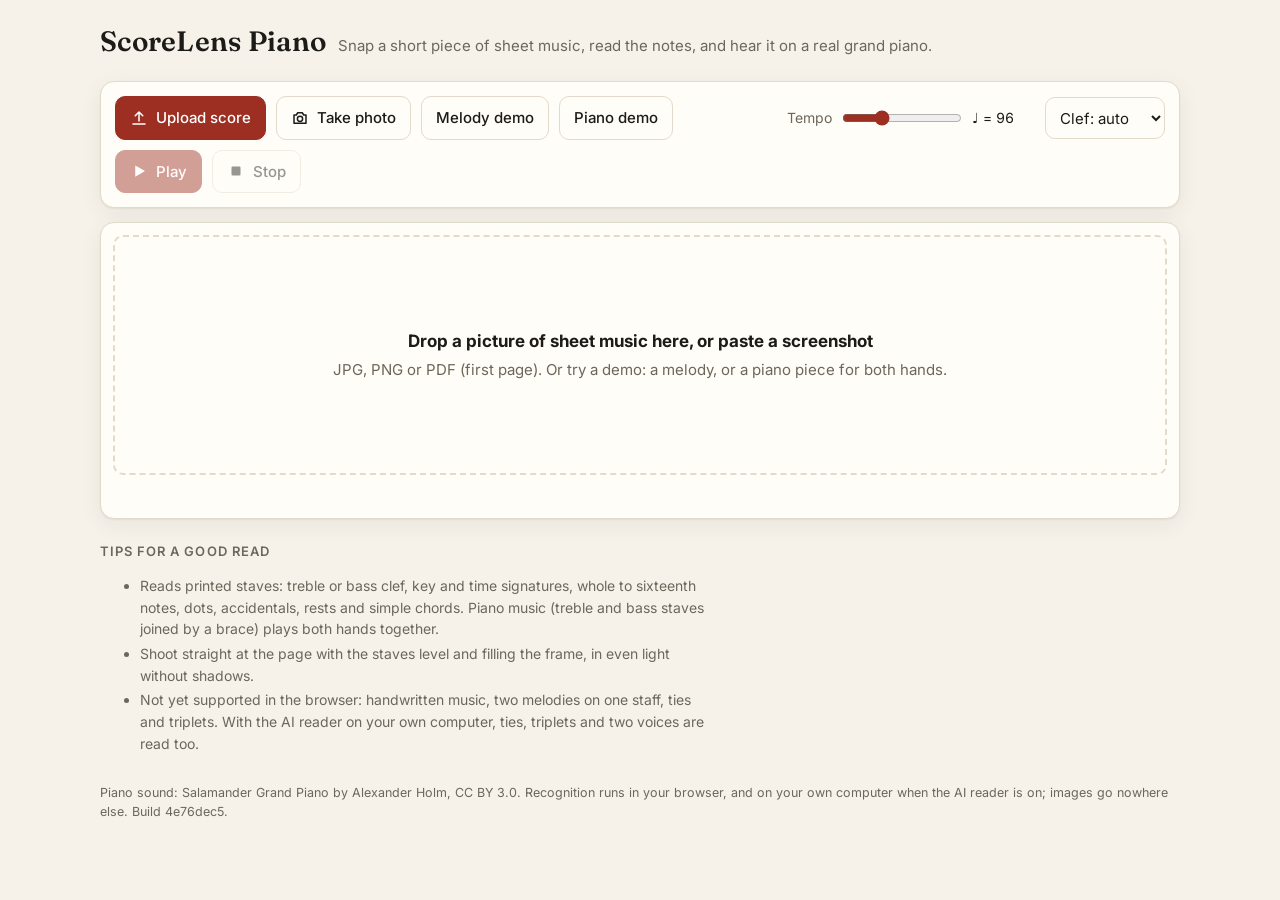
==== commit 9c9c2e69: "Pause/resume; keep the AI reader's repeats, endings and pickups - Play / Pause / Resume on one butto" ====
--- a/music-sheet-player/index.html
+++ b/music-sheet-player/index.html
@@ -75,7 +75,19 @@
   }
   .drop.over { border-color: var(--accent); background: var(--accent-soft); }
   .drop strong { color: var(--ink); display: block; font-size: 17px; margin-bottom: 4px; }
-  .canvas-box { overflow: hidden; border-radius: 8px; background: #fff; }
+.canvas-box { position: relative; overflow: hidden; border-radius: 8px; background: #fff; min-height: 120px; }
+  /* Reading in progress: the whole score while the browser reads, then a
+     banner on top while the AI reader checks it. */
+  .busy { position: absolute; inset: 0; display: grid; place-items: center; background: color-mix(in srgb, var(--paper) 78%, transparent); }
+  .busy.banner { inset: 10px 10px auto 10px; display: block; background: none; }
+  .busy-card { display: flex; align-items: center; gap: 12px; padding: 14px 18px; border-radius: 12px; background: var(--paper); color: var(--ink); border: 1px solid var(--line); box-shadow: 0 6px 24px rgba(0,0,0,.18); max-width: min(92%, 460px); }
+  .busy.banner .busy-card { margin: 0 auto; padding: 10px 14px; }
+  .busy-card strong { display: block; font-size: 16px; }
+  .busy-card small { display: block; color: var(--muted); font-size: 13px; margin-top: 2px; }
+  .spinner { flex: none; width: 26px; height: 26px; border-radius: 50%; border: 3px solid var(--accent-soft); border-top-color: var(--accent); animation: spin .9s linear infinite; }
+  .busy.banner .spinner { width: 20px; height: 20px; }
+  @keyframes spin { to { transform: rotate(360deg); } }
+  @media (prefers-reduced-motion: reduce) { .spinner { animation-duration: 3s; } }
   canvas { display: block; width: 100%; height: auto; }
   .status { margin-top: 10px; color: var(--muted); font-size: 14px; min-height: 1.5em; }
   .status.err { color: var(--accent); }
@@ -149,13 +161,19 @@
       <svg id="playIcon" viewBox="0 0 24 24" fill="currentColor"><path d="M7 4.5v15l13-7.5z"/></svg>
       <span id="playLabel">Play</span>
     </button>
+    <button class="btn" id="stopBtn" type="button" disabled aria-label="Stop and go back to the start">
+      <svg viewBox="0 0 24 24" fill="currentColor"><rect x="6" y="6" width="12" height="12" rx="1.5"/></svg>
+      Stop
+    </button>
   </div>
 
   <div class="card stage">
     <div class="drop" id="drop">
       <div><strong>Drop a picture of sheet music here, or paste a screenshot</strong>JPG, PNG or PDF (first page). Or try a demo: a melody, or a piano piece for both hands.</div>
     </div>
-    <div class="canvas-box" id="canvasBox" hidden><canvas id="canvas"></canvas></div>
+    <div class="canvas-box" id="canvasBox" hidden><canvas id="canvas"></canvas>
+      <div class="busy" id="busy" hidden><div class="busy-card"><span class="spinner" aria-hidden="true"></span><div><strong id="busyTitle">Reading the score…</strong><small id="busyNote"></small></div></div></div>
+    </div>
     <div class="status" id="status" role="status"></div>
     <div class="status" id="engineNote" hidden>AI reader on: each score is also read by homr on your own computer.</div>
   </div>
@@ -174,12 +192,12 @@
     <li>Not yet supported in the browser: handwritten music, two melodies on one staff, ties and triplets. With the AI reader on your own computer, ties, triplets and two voices are read too.</li>
   </ul>
 
-  <footer>Piano sound: Salamander Grand Piano by Alexander Holm, CC BY 3.0. Recognition runs in your browser, and on your own computer when the AI reader is on; images go nowhere else. Build 216b9e0b.</footer>
+  <footer>Piano sound: Salamander Grand Piano by Alexander Holm, CC BY 3.0. Recognition runs in your browser, and on your own computer when the AI reader is on; images go nowhere else. Build 4e76dec5.</footer>
 </div>
 
 <script src="piano-samples.js"></script>
-<script src="player.js?v=ced1527d"></script>
-<script src="omr.js?v=216b9e0b"></script>
+<script src="player.js?v=8cbfc9e8"></script>
+<script src="omr.js?v=4e76dec5"></script>
 <script>
 (function () {
   'use strict';
@@ -194,6 +212,18 @@
   let image = null;    // canvas holding the source image
   let result = null;
   const DEFAULT_TEMPO = 96;
+  // With no tempo mark: in eighth-note time (3/8, 6/8…) the eighth is the
+  // beat, so a quarter-note speed of 96 would rush; use a calmer one.
+  function defaultTempo(res) {
+    const time = res && (res.staves || []).map(s => s.time).find(t => /^\d+\/\d+$/.test(t || ''));
+    if (time) return /\/8$/.test(time) ? 72 : DEFAULT_TEMPO;
+    return res && Math.abs((res.barLength || 0) - 1.5) < 1e-6 ? 72 : DEFAULT_TEMPO; // bars of 3/8
+  }
+  function applyTempo(res) {
+    const bpm = res.tempo && res.tempo.bpm ? Math.max(40, Math.min(220, res.tempo.bpm)) : defaultTempo(res);
+    $('tempo').value = bpm;
+    $('tempoOut').textContent = '♩ = ' + bpm;
+  }
   let playing = null;  // { startAt, schedule, raf }
   let current = new Set(); // indexes of events sounding now
 
@@ -201,6 +231,28 @@
     statusEl.textContent = text || '';
     statusEl.classList.toggle('err', !!isError);
   }
+
+  // The reading-in-progress sign over the score, with a running clock.
+  // mode: 'full' covers the score, 'banner' sits on top of it, null hides it.
+  const busy = { timer: 0, t0: 0 };
+  function setBusy(mode, title, note) {
+    clearInterval(busy.timer);
+    const el = $('busy');
+    if (!mode) { el.hidden = true; return; }
+    el.hidden = false;
+    el.classList.toggle('banner', mode === 'banner');
+    $('busyTitle').textContent = title;
+    busy.t0 = performance.now();
+    const tickNote = () => {
+      const s = Math.round((performance.now() - busy.t0) / 1000);
+      $('busyNote').textContent = note + (s >= 2 ? ` (${s} s)` : '');
+    };
+    tickNote();
+    busy.timer = setInterval(tickNote, 1000);
+  }
+
+  // Each new score gets a number; work for an older one is dropped.
+  let runId = 0;
 
   // ---------- loading ----------
 
@@ -253,7 +305,9 @@
   async function openFile(file) {
     if (!file) return;
     stop();
-    setStatus('Reading image…');
+    const run = ++runId;
+    server.req = null; // an AI reading still on its way is for the old score
+    setStatus('Opening the picture…');
     try {
       const isPdf = file.type === 'application/pdf' || /\.pdf$/i.test(file.name || '');
       let c;
@@ -262,6 +316,7 @@
         const url = URL.createObjectURL(file);
         try { c = await imageToCanvas(url); } finally { URL.revokeObjectURL(url); }
       }
+      if (run !== runId) return; // another score was chosen meanwhile
       showImage(c);
     } catch (e) {
       setStatus(e.message || 'Could not read the file.', true);
@@ -282,15 +337,22 @@
   async function runRecognition() {
     if (!image) return;
     stop();
+    resetPause();
+    const run = ++runId;
+    server.req = null;
     result = null;
     $('playBtn').disabled = true;
     $('resultArea').hidden = true;
     setStatus('Recognizing…');
+    setBusy('full', 'Reading the score…', server.ok ? 'In this browser, and by the AI reader on your computer' : 'This takes a few seconds');
     // Send the page to the AI reader first, so it works while the browser
     // reads (on a phone the in-browser reading can take several seconds).
-    const pending = server.ok ? await sendToServer(image) : null;
-    // Let the status paint before the (synchronous) recognizer runs.
+    const img = image;
+    const pending = server.ok ? await sendToServer(img) : null;
+    if (run !== runId) return;
+    // Let the sign paint before the (synchronous) recognizer runs.
     setTimeout(() => {
+      if (run !== runId || image !== img) return;
       const t0 = performance.now();
       let res;
       try {
@@ -301,14 +363,13 @@
         if ($('clefSel').value) forceClef(res, $('clefSel').value);
       } catch (e) {
         console.error(e);
+        setBusy(null);
         setStatus('Recognition failed: ' + e.message, true);
         return;
       }
       result = res;
       // The tempo printed on the score (♩ = 89), else the default.
-      const bpm = res.tempo && res.tempo.bpm ? Math.max(40, Math.min(220, res.tempo.bpm)) : DEFAULT_TEMPO;
-      $('tempo').value = bpm;
-      $('tempoOut').textContent = '♩ = ' + bpm;
+      applyTempo(res);
       const ms = Math.round(performance.now() - t0);
       const notes = res.events.filter(e => e.type === 'note').length;
       if (!res.staves.length) {
@@ -323,8 +384,11 @@
       $('handSel').hidden = !hasHands();
       renderResult();
       draw();
-      if (pending) applyServer(pending, res);
-    }, 30);
+      if (pending) {
+        setBusy('banner', 'The AI reader is checking the notes…', notes ? 'You can already play this first reading' : 'Please wait');
+        applyServer(pending, res);
+      } else setBusy(null);
+    }, 60);
   }
 
   // ---------- recognition server (homr on your own computer) ----------
@@ -379,6 +443,9 @@
     try {
       const srv = await p.answer;
       if (server.req !== p.req || image !== p.img) return; // a newer image came in
+      // Playing the first reading: carry on from the same beat with the new notes.
+      const resumeAt = currentBeat();
+      setBusy(null);
       if (!srv.events.some(e => e.type === 'note')) throw new Error('no notes');
       // Positions back to this image's scale.
       if (p.f < 1) for (const ev of srv.events) {
@@ -386,19 +453,26 @@
         for (const q of ev.pitches || []) if (q.x != null) { q.x /= p.f; q.y /= p.f; }
       }
       stop();
-      // Its notes go on the staves and barlines found here, bar by bar, so
-      // a note or bar it missed cannot shift one hand against the other.
-      const merged = OMR.mergeExternal ? OMR.mergeExternal(local, srv) : null;
-      result = merged || mergeServerResult(local, srv);
+      // Usually its own bars, repeats and endings are right and are kept
+      // (with misread note values put right). When its hands drift into
+      // different bars of the page, its notes go on this page's barlines.
+      const shifted = OMR.externalShifted ? OMR.externalShifted(local, srv) : -1;
+      const merged = shifted >= 2 ? OMR.mergeExternal(local, srv) : null;
+      const own = merged ? null : (OMR.repairExternal ? OMR.repairExternal(srv) : srv);
+      result = merged || mergeServerResult(local, own);
+      if (resumeAt == null) applyTempo(result);
       const notes = result.events.filter(e => e.type === 'note').length;
-      const fixed = merged && merged.filledBars ? ` ${merged.filledBars} bar${merged.filledBars > 1 ? 's' : ''} completed from this page's own reading.` : '';
+      const nFix = merged ? merged.filledBars : own && own.fixedValues;
+      const fixed = nFix ? ` ${nFix} bar${nFix > 1 ? 's' : ''} put right.` : '';
       $('handSel').hidden = !hasHands();
       $('playBtn').disabled = false;
       renderResult();
       draw();
       setStatus(`Done with the AI reader (homr): ${notes} notes, in ${((performance.now() - p.t0) / 1000).toFixed(1)} s (reading on the computer: ${srv.seconds} s).${fixed}`);
+      if (resumeAt != null && resumeAt < result.totalBeats) play(resumeAt, ", now with the AI reader's notes");
     } catch (e) {
       if (server.req !== p.req) return;
+      setBusy(null);
       setStatus(base + ' (The AI reader could not read it: ' + (e.message || e) + ')');
     }
   }
@@ -415,7 +489,9 @@
     if (local.staves.length && local.toImage) {
       res.staves = local.staves.map(s => {
         const a = local.toImage(s.left, s.lines[0][0]), b = local.toImage(s.right, s.lines[0][1]);
-        return Object.assign({}, s, {
+        // Clef, key and time as the AI reader read them.
+        const es = (srv.staves || []).find(t => s.hand && t.hand === s.hand) || ((srv.staves || []).length === 1 ? srv.staves[0] : null);
+        return Object.assign({}, s, es ? { clef: es.clef || s.clef, key: es.key || s.key, time: es.time || s.time } : {}, {
           left: a.x, right: b.x,
           lines: s.lines.map(([yl, yr]) => [local.toImage(s.left, yl).y, local.toImage(s.right, yr).y])
         });
@@ -478,6 +554,8 @@
 
   // 1,2,3,4,5,6,3,4,7 -> "1–6, 3–4, 7"
   function spans(order) {
+    // A short first bar (a pickup) is bar 0, as printed scores count it.
+    if (result && result.pickup) order = order.map(n => n - 1);
     const out = [];
     for (let i = 0; i < order.length;) {
       let j = i;
@@ -500,9 +578,9 @@
     const facts = [
       ['Clef', hasHands() ? 'Treble + bass (piano, both hands)' : clefs.join(' + ')],
       ['Key', keyText(s0.key)],
-      ['Time', time === 'C' ? 'C (4/4)' : time ? 'Detected (plays written note values)' : 'Not marked'],
+      ['Time', time === 'C' ? 'C (4/4)' : /^\d+\/\d+$/.test(time || '') ? time + (result.pickup ? ', starts with a pickup' : '') : time ? 'Detected (plays written note values)' : 'Not marked'],
       ...(server.ok ? [['Reader', result.engine === 'homr' ? 'AI reader (homr)' : 'In the browser']] : []),
-      ['Tempo', result.tempo ? `♩ = ${result.tempo.bpm} (from the score)` : `Not marked (♩ = ${DEFAULT_TEMPO})`],
+      ['Tempo', result.tempo ? `♩ = ${result.tempo.bpm} (from the score)` : `Not marked (♩ = ${defaultTempo(result)})`],
       ...(result.repeats ? [['Repeats', 'Plays bars ' + spans(result.playOrder)]] : []),
       ['Notes', String(noteEvents.length)],
       ['Length', `${+totalBeats.toFixed(2)} beats`]
@@ -658,7 +736,8 @@
 
   function secondsPerBeat() { return 60 / Number($('tempo').value); }
 
-  async function play() {
+  // fromBeat: carry on from there (used when a better reading comes in).
+  async function play(fromBeat = 0, note = '') {
     if (!result) return;
     const events = result.events;
     const midis = events.filter(e => e.type === 'note' && wanted(e)).flatMap(e => e.pitches.map(p => p.midi));
@@ -680,7 +759,7 @@
     if (playing !== request) return; // stopped or restarted while loading
     const ctx = PianoPlayer.context;
     const spb = secondsPerBeat();
-    const startAt = ctx.currentTime + 0.15;
+    const startAt = ctx.currentTime + 0.15 - fromBeat * spb;
     const schedule = [];
     // Each event carries its start in beats; both hands of a piano system
     // start together, so they are simply scheduled at their own times.
@@ -691,6 +770,7 @@
       seq = beats[0] + ev.beats;
       if (!wanted(ev)) return;
       for (const beat of beats) {
+        if (beat < fromBeat - 1e-6) continue;
         const t = beat * spb, dur = ev.beats * spb;
         if (ev.type === 'note') {
           const vel = (ev.hand === 'left' ? 0.75 : 0.9) / Math.sqrt(ev.pitches.length);
@@ -704,7 +784,7 @@
     playing.startAt = startAt;
     playing.end = startAt + t;
     playing.schedule = schedule;
-    setStatus(`Playing (♩ = ${$('tempo').value})`);
+    setStatus(`Playing (♩ = ${$('tempo').value})${note}`);
     const tick = () => {
       if (playing !== request) return;
       const now = ctx.currentTime;
@@ -732,11 +812,27 @@
     setTimeout(() => { if (!playing && current.has(i)) setCurrent([]); }, dur * 1000 + 300);
   }
 
+  // Play / Pause / Resume on one button; Stop goes back to the start.
+  let pausedAt = null; // beat where playback was paused
   function setPlaying(on) {
     if (on) playing = playing || {};
-    $('playLabel').textContent = on ? 'Stop' : 'Play';
-    $('playIcon').innerHTML = on ? '<rect x="6" y="6" width="12" height="12" rx="1.5"/>' : '<path d="M7 4.5v15l13-7.5z"/>';
-  }
+    $('playLabel').textContent = on ? 'Pause' : pausedAt != null ? 'Resume' : 'Play';
+    $('playIcon').innerHTML = on ? '<rect x="6" y="5" width="4" height="14" rx="1"/><rect x="14" y="5" width="4" height="14" rx="1"/>' : '<path d="M7 4.5v15l13-7.5z"/>';
+    $('stopBtn').disabled = !on && pausedAt == null;
+  }
+  // The beat now sounding, or null when not playing.
+  function currentBeat() {
+    if (!playing || playing.startAt == null || !PianoPlayer.context) return null;
+    return Math.max(0, (PianoPlayer.context.currentTime - playing.startAt) / secondsPerBeat());
+  }
+  function pause() {
+    const beat = currentBeat();
+    stop();
+    pausedAt = beat;
+    setPlaying(false);
+    if (beat != null) setStatus('Paused. Press Resume to carry on, or Stop to go back to the start.');
+  }
+  function resetPause() { pausedAt = null; setPlaying(!!playing); }
 
   function stop() {
     if (playing && playing.raf) cancelAnimationFrame(playing.raf);
@@ -748,22 +844,28 @@
 
   // ---------- wiring ----------
 
-  $('playBtn').addEventListener('click', () => { if (playing) { stop(); setStatus('Stopped.'); } else play(); });
+  $('playBtn').addEventListener('click', () => {
+    if (playing) pause();
+    else { const from = pausedAt || 0; pausedAt = null; play(from); }
+  });
+  $('stopBtn').addEventListener('click', () => { stop(); resetPause(); setStatus('Stopped.'); });
   $('tempo').addEventListener('input', () => { $('tempoOut').textContent = '♩ = ' + $('tempo').value; });
-  $('tempo').addEventListener('change', () => { if (playing) { stop(); play(); } });
+  $('tempo').addEventListener('change', () => { if (playing) { const b = currentBeat(); stop(); play(b || 0); } });
   $('clefSel').addEventListener('change', runRecognition);
   $('fileInput').addEventListener('change', e => { openFile(e.target.files[0]); e.target.value = ''; });
   $('cameraInput').addEventListener('change', e => { openFile(e.target.files[0]); e.target.value = ''; });
   async function openDemo(file) {
     stop();
+    const run = ++runId;
+    server.req = null;
     setStatus('Opening demo score…');
-    try { showImage(await imageToCanvas(file)); }
+    try { const c = await imageToCanvas(file); if (run === runId) showImage(c); }
     catch (e) { setStatus('Could not load the demo score.', true); }
   }
   detectServer();
   $('demoBtn').addEventListener('click', () => openDemo('demo.png'));
   $('pianoDemoBtn').addEventListener('click', () => openDemo('demo-piano.png'));
-  $('handSel').addEventListener('change', () => { if (playing) { stop(); play(); } });
+  $('handSel').addEventListener('change', () => { if (playing) { const b = currentBeat(); stop(); play(b || 0); } });
 
   const stage = document.querySelector('.stage');
   stage.addEventListener('dragover', e => { e.preventDefault(); $('drop').classList.add('over'); });
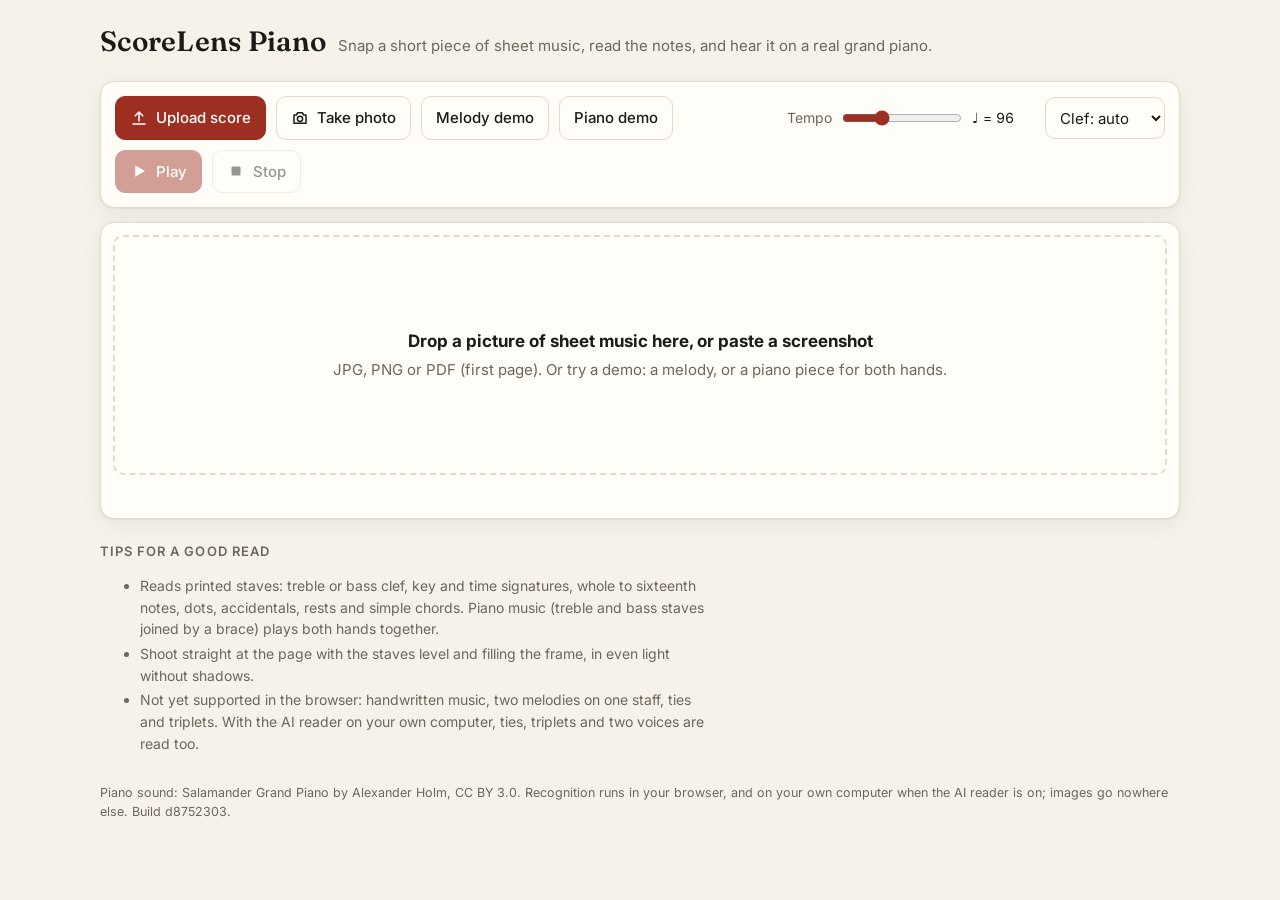
==== commit 10293a8b: "In-browser reader: find faded repeat dots, repeat at a first ending, pickup length from the notes Co" ====
--- a/music-sheet-player/index.html
+++ b/music-sheet-player/index.html
@@ -192,12 +192,12 @@
     <li>Not yet supported in the browser: handwritten music, two melodies on one staff, ties and triplets. With the AI reader on your own computer, ties, triplets and two voices are read too.</li>
   </ul>
 
-  <footer>Piano sound: Salamander Grand Piano by Alexander Holm, CC BY 3.0. Recognition runs in your browser, and on your own computer when the AI reader is on; images go nowhere else. Build 4e76dec5.</footer>
+  <footer>Piano sound: Salamander Grand Piano by Alexander Holm, CC BY 3.0. Recognition runs in your browser, and on your own computer when the AI reader is on; images go nowhere else. Build d8752303.</footer>
 </div>
 
 <script src="piano-samples.js"></script>
-<script src="player.js?v=8cbfc9e8"></script>
-<script src="omr.js?v=4e76dec5"></script>
+<script src="player.js?v=3aa40c3c"></script>
+<script src="omr.js?v=d8752303"></script>
 <script>
 (function () {
   'use strict';
